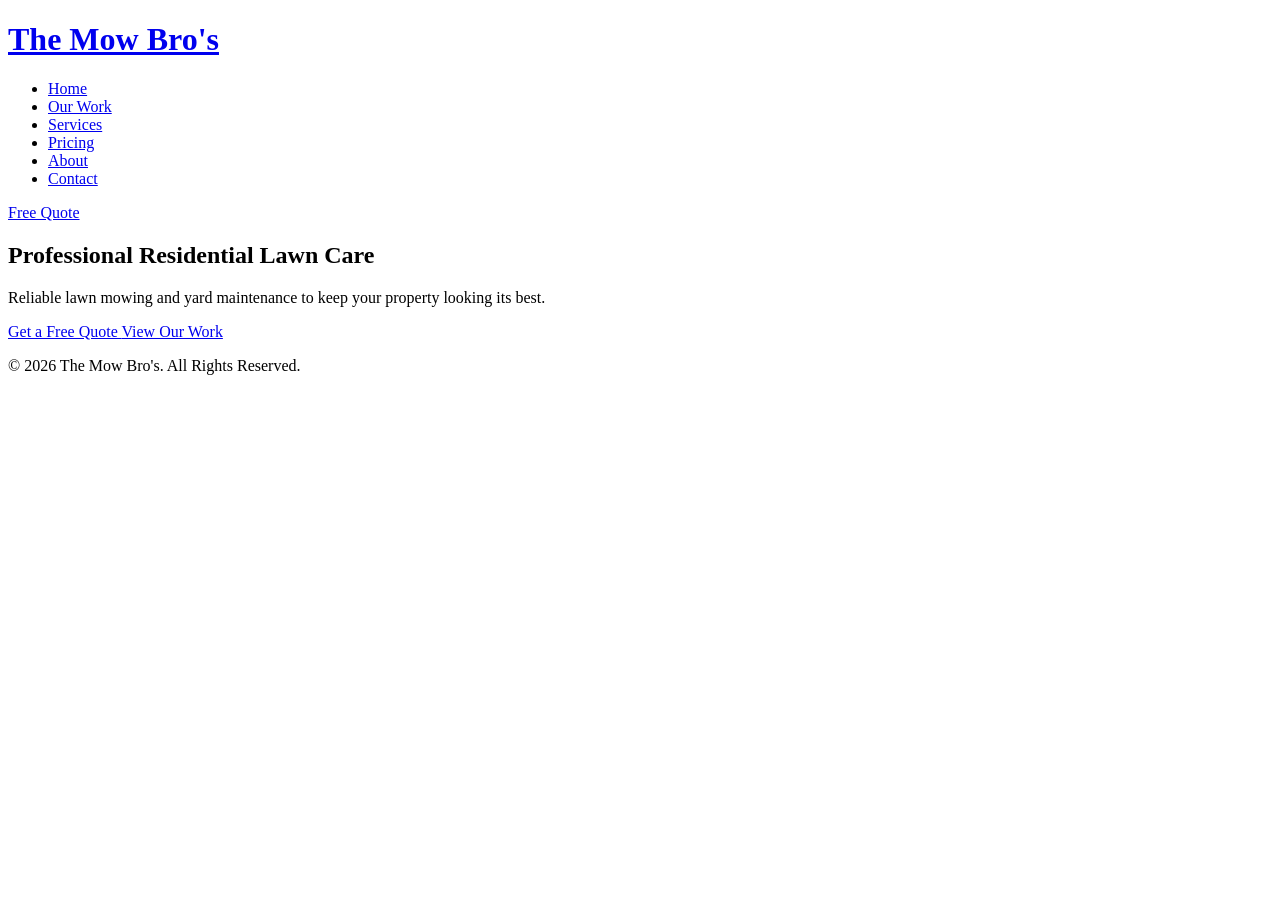
==== index.html @ 93e0ec73 "Create index.html" ====
<!DOCTYPE html>
<html lang="en">
<head>
    <meta charset="UTF-8">
    <meta name="viewport" content="width=device-width, initial-scale=1.0">
    <title>The Mow Bro's | Home</title>
    <link rel="stylesheet" href="css/style.css">
</head>
<body>

<header>

    <a href="index.html" class="logo">
        <h1>The Mow Bro's</h1>
    </a>

    <nav>
        <ul>
            <li><a href="index.html" class="active">Home</a></li>
            <li><a href="work.html">Our Work</a></li>
            <li><a href="services.html">Services</a></li>
            <li><a href="pricing.html">Pricing</a></li>
            <li><a href="about.html">About</a></li>
            <li><a href="contact.html">Contact</a></li>
        </ul>

        <a href="quote.html" class="quote-button">Free Quote</a>
    </nav>

</header>

<main>

    <section class="hero">
        <h2>Professional Residential Lawn Care</h2>

        <p>
            Reliable lawn mowing and yard maintenance to keep your
            property looking its best.
        </p>

        <a href="quote.html" class="button">
            Get a Free Quote
        </a>

        <a href="work.html" class="button secondary">
            View Our Work
        </a>
    </section>

    <!-- Continue with the rest of your homepage -->

</main>

<footer>
    <p>© 2026 The Mow Bro's. All Rights Reserved.</p>
</footer>

</body>
</html>
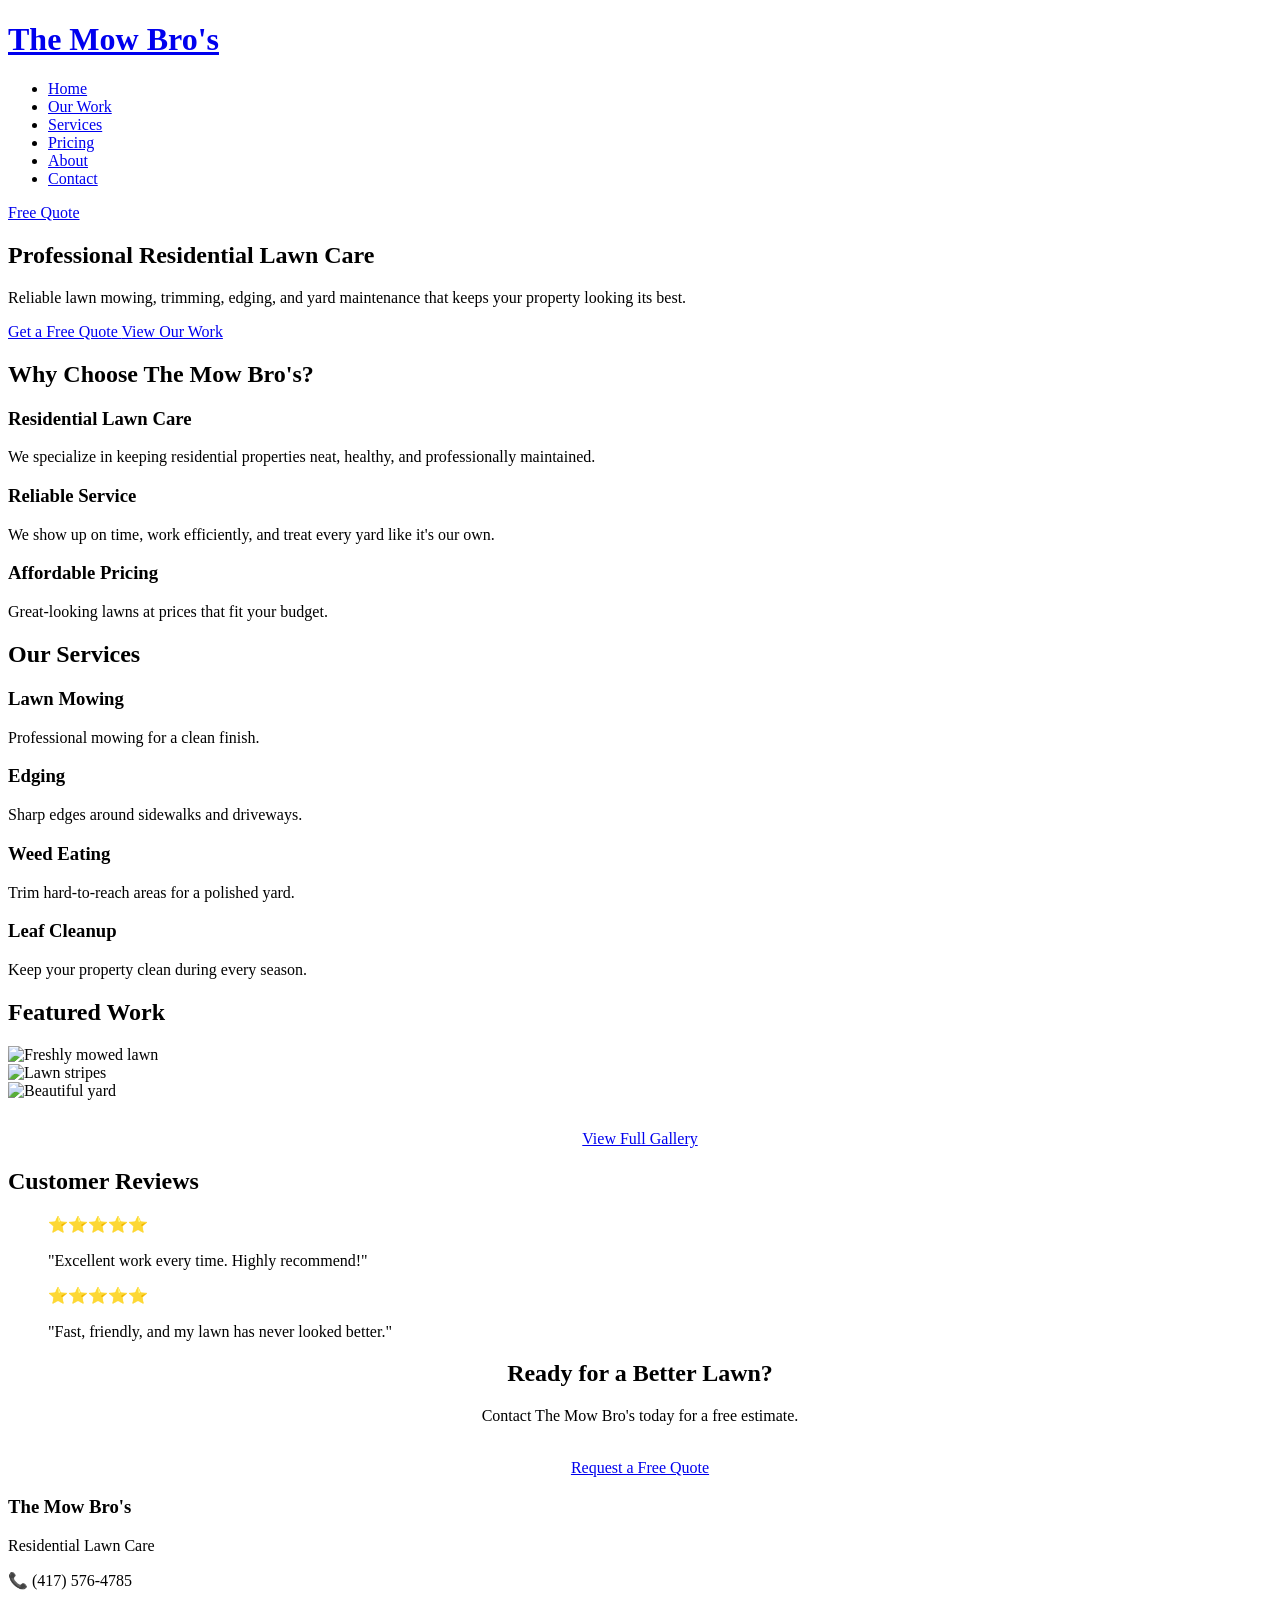
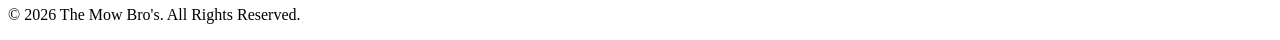
==== commit ffc87a44: "Update index.html" ====
--- a/index.html
+++ b/index.html
@@ -4,8 +4,10 @@
     <meta charset="UTF-8">
     <meta name="viewport" content="width=device-width, initial-scale=1.0">
     <title>The Mow Bro's | Home</title>
+
     <link rel="stylesheet" href="css/style.css">
 </head>
+
 <body>
 
 <header>
@@ -15,6 +17,7 @@
     </a>
 
     <nav>
+
         <ul>
             <li><a href="index.html" class="active">Home</a></li>
             <li><a href="work.html">Our Work</a></li>
@@ -24,7 +27,10 @@
             <li><a href="contact.html">Contact</a></li>
         </ul>
 
-        <a href="quote.html" class="quote-button">Free Quote</a>
+        <a href="quote.html" class="quote-button">
+            Free Quote
+        </a>
+
     </nav>
 
 </header>
@@ -32,11 +38,12 @@
 <main>
 
     <section class="hero">
+
         <h2>Professional Residential Lawn Care</h2>
 
         <p>
-            Reliable lawn mowing and yard maintenance to keep your
-            property looking its best.
+            Reliable lawn mowing, trimming, edging, and yard maintenance
+            that keeps your property looking its best.
         </p>
 
         <a href="quote.html" class="button">
@@ -46,14 +53,143 @@
         <a href="work.html" class="button secondary">
             View Our Work
         </a>
+
     </section>
 
-    <!-- Continue with the rest of your homepage -->
+    <section>
+
+        <h2>Why Choose The Mow Bro's?</h2>
+
+        <div class="feature-card">
+            <h3>Residential Lawn Care</h3>
+
+            <p>
+                We specialize in keeping residential properties neat,
+                healthy, and professionally maintained.
+            </p>
+        </div>
+
+        <div class="feature-card">
+            <h3>Reliable Service</h3>
+
+            <p>
+                We show up on time, work efficiently, and treat every
+                yard like it's our own.
+            </p>
+        </div>
+
+        <div class="feature-card">
+            <h3>Affordable Pricing</h3>
+
+            <p>
+                Great-looking lawns at prices that fit your budget.
+            </p>
+        </div>
+
+    </section>
+
+    <section>
+
+        <h2>Our Services</h2>
+
+        <div class="gallery">
+
+            <div class="gallery-item">
+                <h3>Lawn Mowing</h3>
+                <p>Professional mowing for a clean finish.</p>
+            </div>
+
+            <div class="gallery-item">
+                <h3>Edging</h3>
+                <p>Sharp edges around sidewalks and driveways.</p>
+            </div>
+
+            <div class="gallery-item">
+                <h3>Weed Eating</h3>
+                <p>Trim hard-to-reach areas for a polished yard.</p>
+            </div>
+
+            <div class="gallery-item">
+                <h3>Leaf Cleanup</h3>
+                <p>Keep your property clean during every season.</p>
+            </div>
+
+        </div>
+
+    </section>
+
+    <section>
+
+        <h2>Featured Work</h2>
+
+        <div class="gallery">
+
+            <div class="gallery-item">
+                <img src="images/work1.jpg" alt="Freshly mowed lawn">
+            </div>
+
+            <div class="gallery-item">
+                <img src="images/work2.jpg" alt="Lawn stripes">
+            </div>
+
+            <div class="gallery-item">
+                <img src="images/work3.jpg" alt="Beautiful yard">
+            </div>
+
+        </div>
+
+        <p style="text-align:center; margin-top:30px;">
+            <a href="work.html" class="button">
+                View Full Gallery
+            </a>
+        </p>
+
+    </section>
+
+    <section>
+
+        <h2>Customer Reviews</h2>
+
+        <blockquote>
+            ⭐⭐⭐⭐⭐<br><br>
+            "Excellent work every time. Highly recommend!"
+        </blockquote>
+
+        <blockquote>
+            ⭐⭐⭐⭐⭐<br><br>
+            "Fast, friendly, and my lawn has never looked better."
+        </blockquote>
+
+    </section>
+
+    <section style="text-align:center;">
+
+        <h2>Ready for a Better Lawn?</h2>
+
+        <p>
+            Contact The Mow Bro's today for a free estimate.
+        </p>
+
+        <br>
+
+        <a href="quote.html" class="button">
+            Request a Free Quote
+        </a>
+
+    </section>
 
 </main>
 
 <footer>
+
+    <h3>The Mow Bro's</h3>
+
+    <p>Residential Lawn Care</p>
+
+    <p>📞 (417) 576-4785</p>
+
     <p>© 2026 The Mow Bro's. All Rights Reserved.</p>
+
 </footer>
 
 </body>
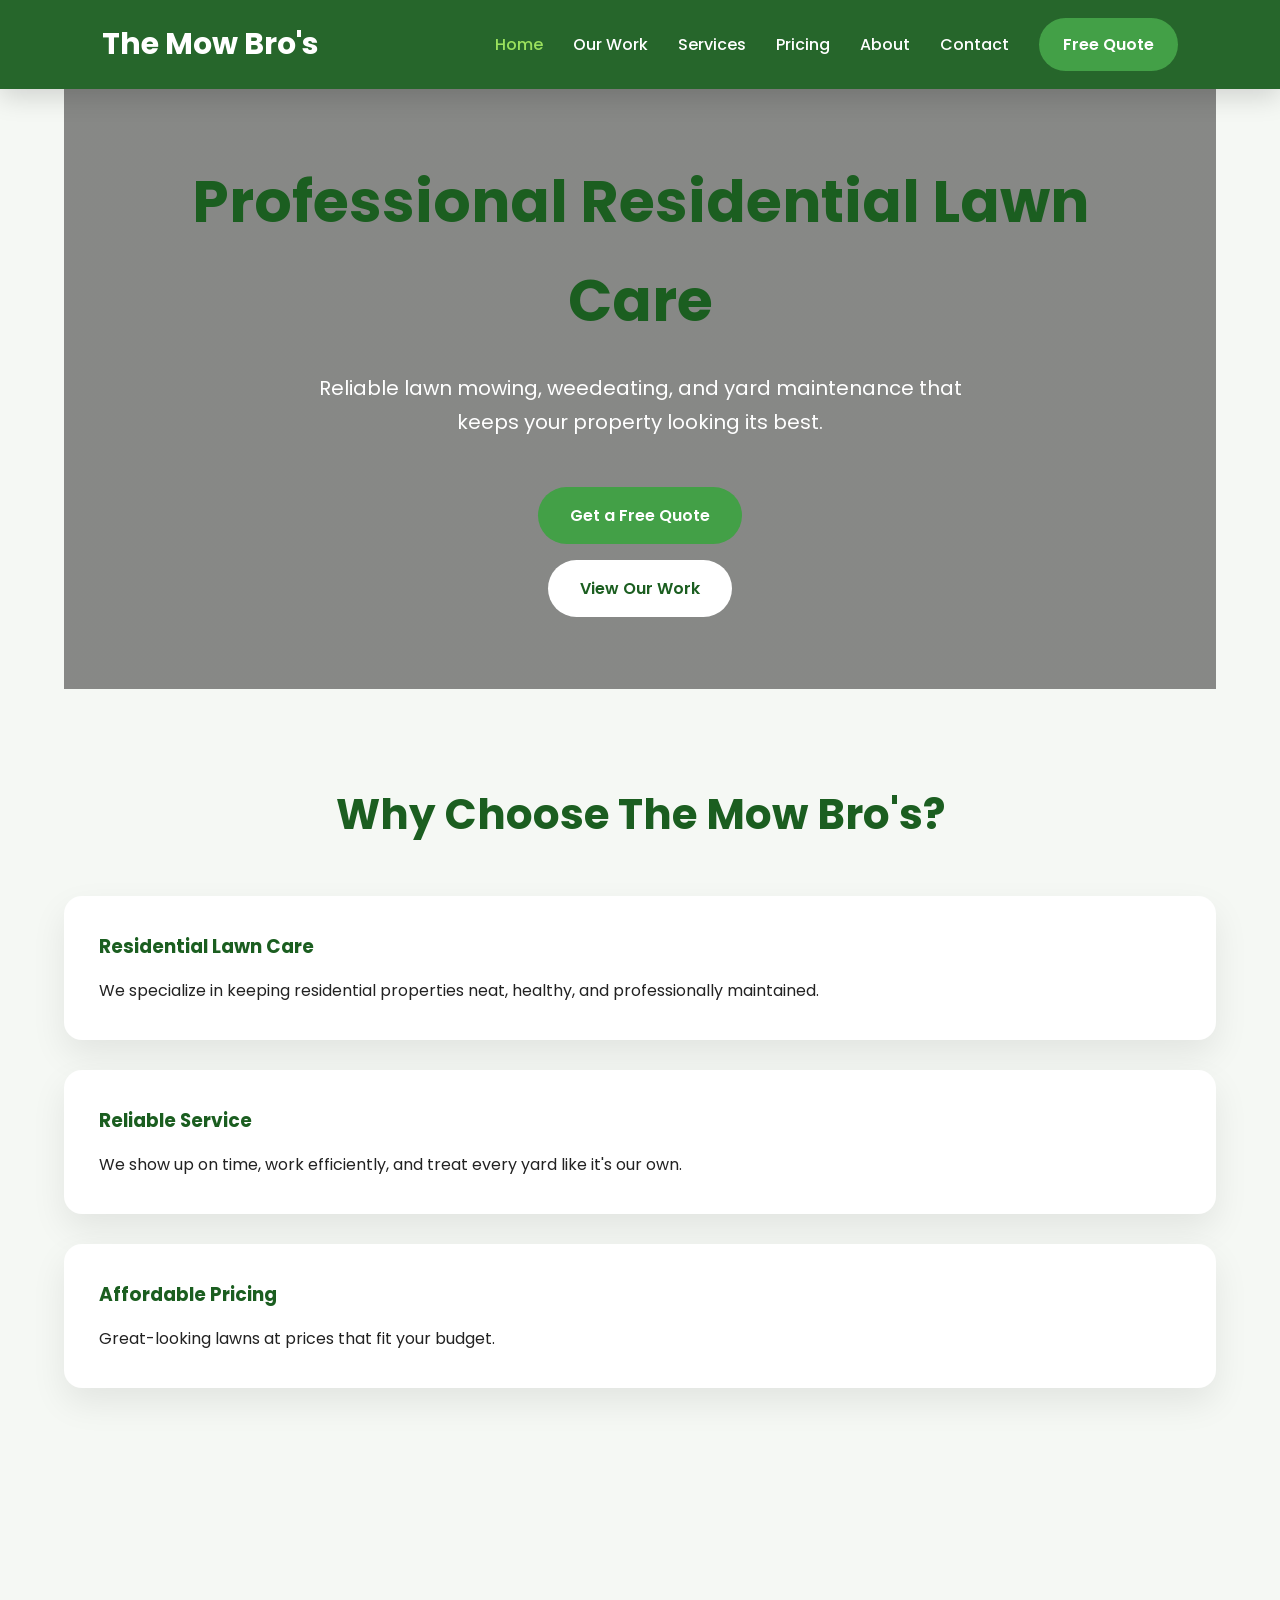
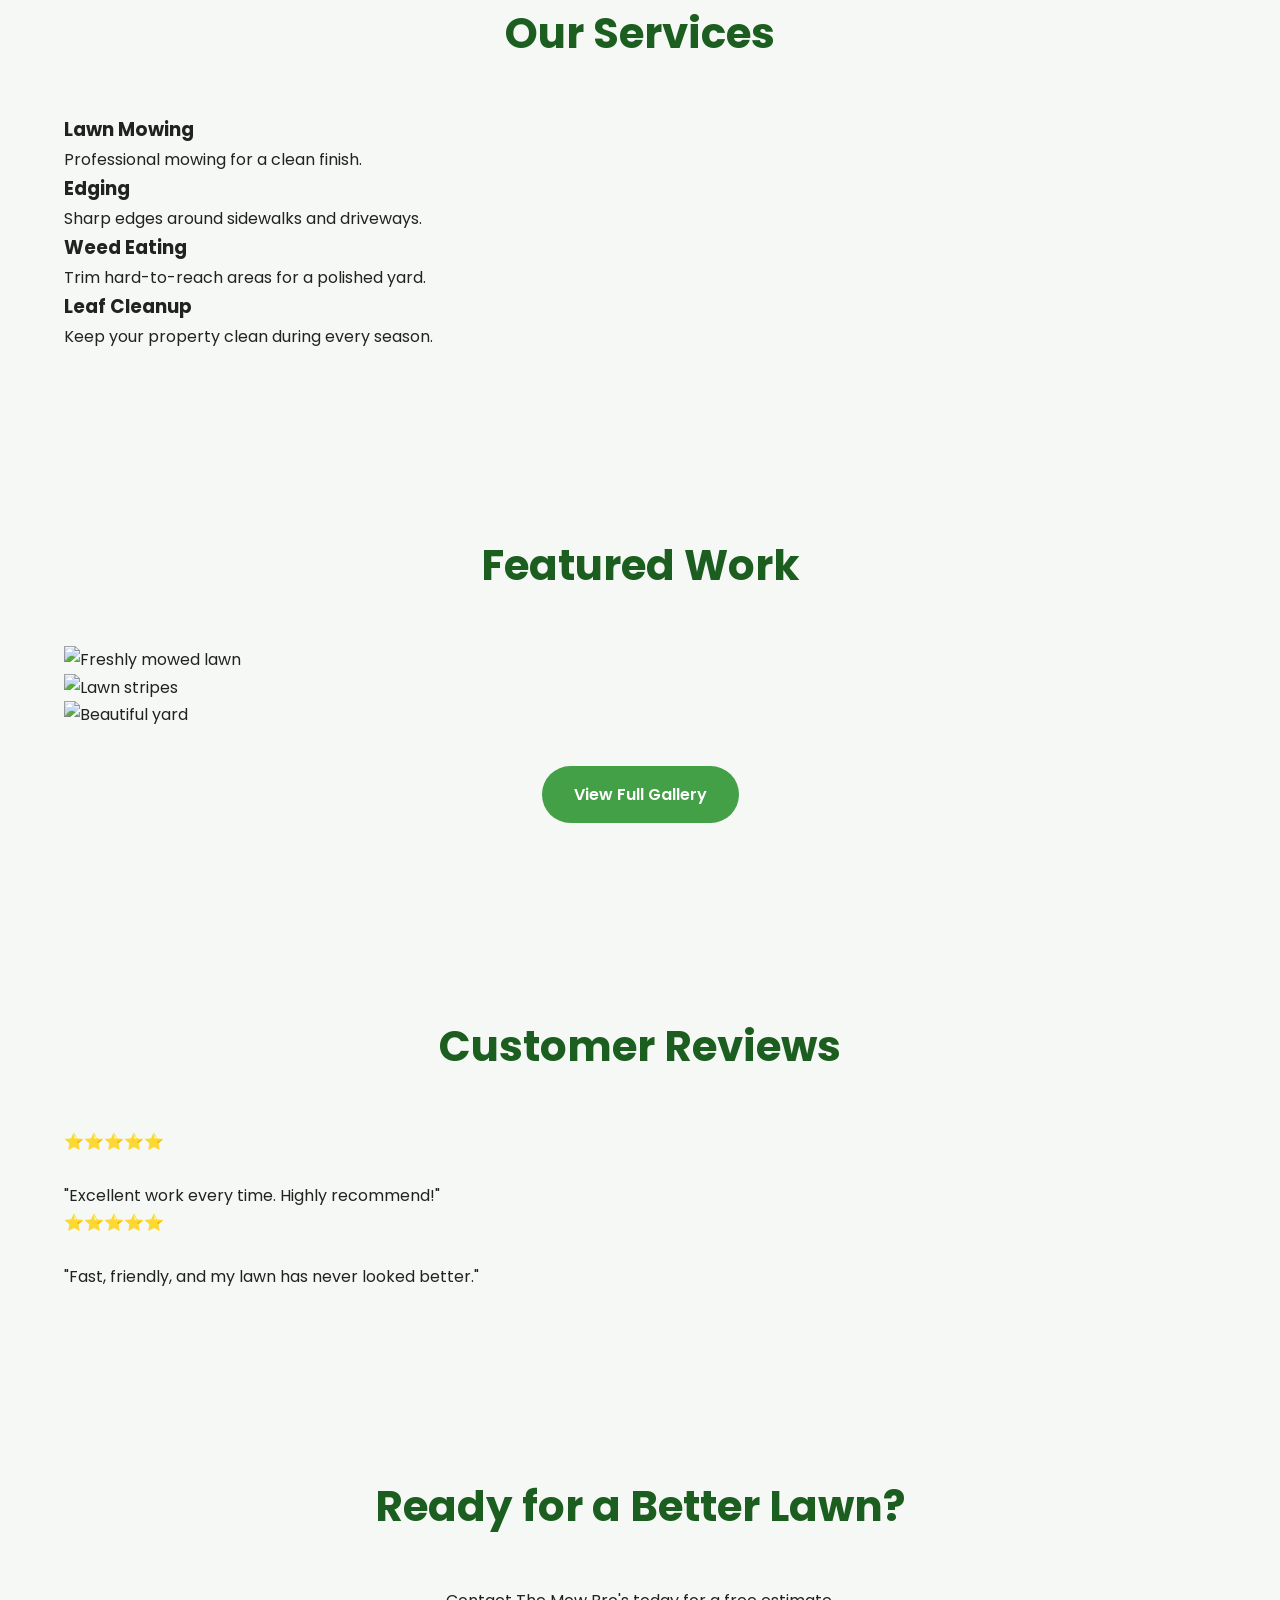
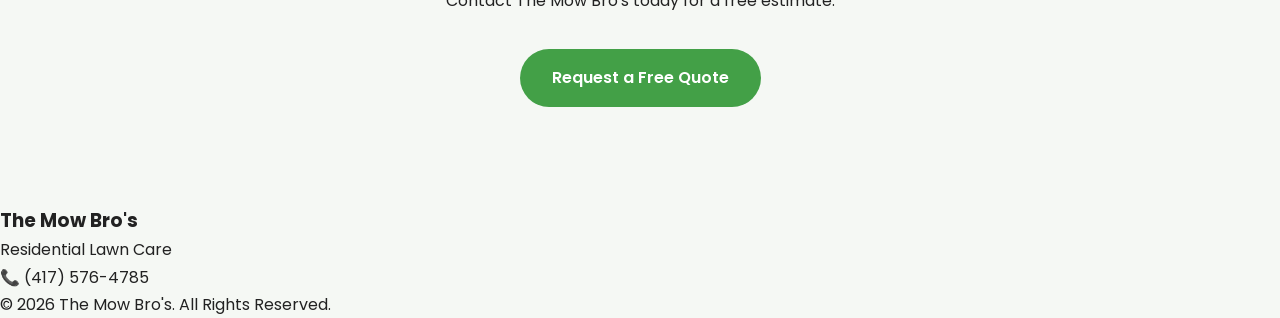
==== commit 40707bb7: "Update index.html" ====
--- a/index.html
+++ b/index.html
@@ -42,7 +42,8 @@
         <h2>Professional Residential Lawn Care</h2>
 
         <p>
-            Reliable lawn mowing, trimming, edging, and yard maintenance
+            Reliable lawn mowing, 
+            weedeating, and yard maintenance
             that keeps your property looking its best.
         </p>
 
--- a/css/style.css
+++ b/css/style.css
@@ -0,0 +1,661 @@
+/* ===================================================
+   THE MOW BRO'S
+   Professional Lawn Care Website
+   Part 1
+=================================================== */
+
+@import url('https://fonts.googleapis.com/css2?family=Poppins:wght@300;400;500;600;700;800&display=swap');
+
+/* ===== Reset ===== */
+
+*{
+    margin:0;
+    padding:0;
+    box-sizing:border-box;
+}
+
+html{
+    scroll-behavior:smooth;
+}
+
+body{
+    font-family:'Poppins',sans-serif;
+    background:#f5f8f4;
+    color:#222;
+    line-height:1.7;
+}
+
+/* ===== Variables ===== */
+
+:root{
+
+    --green:#2E7D32;
+    --green-light:#43A047;
+    --green-dark:#1B5E20;
+
+    --white:#ffffff;
+
+    --gray:#666;
+    --light:#f5f8f4;
+
+    --shadow:0 15px 35px rgba(0,0,0,.08);
+
+    --radius:18px;
+
+}
+
+/* ===== Images ===== */
+
+img{
+
+    max-width:100%;
+
+    display:block;
+
+}
+
+/* ===== Links ===== */
+
+a{
+
+    text-decoration:none;
+
+}
+
+/* ===== Header ===== */
+
+header{
+
+    position:sticky;
+
+    top:0;
+
+    z-index:999;
+
+    background:rgba(27,94,32,.95);
+
+    backdrop-filter:blur(12px);
+
+    display:flex;
+
+    justify-content:space-between;
+
+    align-items:center;
+
+    padding:18px 8%;
+
+    box-shadow:0 8px 25px rgba(0,0,0,.15);
+
+}
+
+/* ===== Logo ===== */
+
+.logo{
+
+    color:white;
+
+}
+
+.logo h1{
+
+    font-size:30px;
+
+    font-weight:700;
+
+}
+
+/* ===== Navigation ===== */
+
+nav{
+
+    display:flex;
+
+    align-items:center;
+
+    gap:30px;
+
+}
+
+nav ul{
+
+    display:flex;
+
+    list-style:none;
+
+    gap:30px;
+
+}
+
+nav a{
+
+    color:white;
+
+    font-weight:500;
+
+    transition:.3s;
+
+}
+
+nav a:hover{
+
+    color:#9BE15D;
+
+}
+
+.active{
+
+    color:#9BE15D;
+
+}
+
+/* ===== Quote Button ===== */
+
+.quote-button{
+
+    background:var(--green-light);
+
+    color:white;
+
+    padding:13px 24px;
+
+    border-radius:50px;
+
+    font-weight:600;
+
+    transition:.3s;
+
+}
+
+.quote-button:hover{
+
+    background:var(--green);
+
+    transform:translateY(-3px);
+
+}
+
+/* ===== Hero ===== */
+
+.hero{
+
+    min-height:600px;
+
+    display:flex;
+
+    flex-direction:column;
+
+    justify-content:center;
+
+    align-items:center;
+
+    text-align:center;
+
+    padding:40px;
+
+    background:
+    linear-gradient(rgba(0,0,0,.45),rgba(0,0,0,.45)),
+    url("../images/hero.jpg");
+
+    background-size:cover;
+
+    background-position:center;
+
+    color:white;
+
+}
+
+.hero h2{
+
+    font-size:58px;
+
+    max-width:900px;
+
+    margin-bottom:20px;
+
+}
+
+.hero p{
+
+    max-width:700px;
+
+    font-size:20px;
+
+    margin-bottom:40px;
+
+}
+
+/* ===== Buttons ===== */
+
+.button{
+
+    display:inline-block;
+
+    background:var(--green-light);
+
+    color:white;
+
+    padding:15px 32px;
+
+    border-radius:50px;
+
+    font-weight:600;
+
+    transition:.3s;
+
+    margin:8px;
+
+}
+
+.button:hover{
+
+    background:var(--green-dark);
+
+    transform:translateY(-4px);
+
+}
+
+.secondary{
+
+    background:white;
+
+    color:var(--green-dark);
+
+}
+
+.secondary:hover{
+
+    background:#e8f5e9;
+
+}
+
+/* ===== Sections ===== */
+
+section{
+
+    width:min(1200px,90%);
+
+    margin:auto;
+
+    padding:90px 0;
+
+}
+
+section h2{
+
+    text-align:center;
+
+    color:var(--green-dark);
+
+    font-size:42px;
+
+    margin-bottom:45px;
+
+}
+
+/* ===== Feature Cards ===== */
+
+.feature-card{
+
+    background:white;
+
+    border-radius:var(--radius);
+
+    padding:35px;
+
+    box-shadow:var(--shadow);
+
+    margin-bottom:30px;
+
+    transition:.35s;
+
+}
+
+.feature-card:hover{
+
+    transform:translateY(-8px);
+
+}
+
+.feature-card h3{
+
+    color:var(--green-dark);
+
+    margin-bottom:15px;
+
+
+/* ===================================================
+   THE MOW BRO'S
+   Professional Lawn Care Website
+   Part 2
+=================================================== */
+
+/* ===== Gallery ===== */
+
+.gallery{
+
+    display:grid;
+
+    grid-template-columns:repeat(auto-fit,minmax(300px,1fr));
+
+    gap:30px;
+
+}
+
+.gallery-item{
+
+    background:white;
+
+    border-radius:var(--radius);
+
+    overflow:hidden;
+
+    box-shadow:var(--shadow);
+
+    transition:.35s;
+
+}
+
+.gallery-item:hover{
+
+    transform:translateY(-8px);
+
+}
+
+.gallery-item img{
+
+    width:100%;
+
+    height:250px;
+
+    object-fit:cover;
+
+}
+
+.gallery-item h3{
+
+    color:var(--green-dark);
+
+    padding:20px 20px 10px;
+
+}
+
+.gallery-item p{
+
+    padding:0 20px 20px;
+
+    color:var(--gray);
+
+}
+
+/* ===== Lists ===== */
+
+ul{
+
+    padding-left:20px;
+
+}
+
+li{
+
+    margin-bottom:8px;
+
+}
+
+/* ===== Forms ===== */
+
+form{
+
+    display:flex;
+
+    flex-direction:column;
+
+    gap:18px;
+
+}
+
+input,
+select,
+textarea{
+
+    width:100%;
+
+    padding:15px;
+
+    font-size:16px;
+
+    font-family:'Poppins',sans-serif;
+
+    border:2px solid #ddd;
+
+    border-radius:12px;
+
+    outline:none;
+
+    transition:.3s;
+
+}
+
+input:focus,
+select:focus,
+textarea:focus{
+
+    border-color:var(--green-light);
+
+    box-shadow:0 0 10px rgba(67,160,71,.2);
+
+}
+
+textarea{
+
+    resize:vertical;
+
+    min-height:160px;
+
+}
+
+button{
+
+    border:none;
+
+    cursor:pointer;
+
+}
+
+/* ===== Blockquotes ===== */
+
+blockquote{
+
+    background:white;
+
+    border-left:6px solid var(--green-light);
+
+    border-radius:15px;
+
+    padding:30px;
+
+    margin:25px auto;
+
+    max-width:800px;
+
+    box-shadow:var(--shadow);
+
+    font-style:italic;
+
+}
+
+/* ===== Footer ===== */
+
+footer{
+
+    background:var(--green-dark);
+
+    color:white;
+
+    text-align:center;
+
+    padding:60px 20px;
+
+    margin-top:80px;
+
+}
+
+footer h3{
+
+    font-size:28px;
+
+    margin-bottom:15px;
+
+}
+
+footer p{
+
+    margin:8px 0;
+
+    opacity:.95;
+
+}
+
+/* ===== Utility ===== */
+
+.text-center{
+
+    text-align:center;
+
+}
+
+.mt-2{
+
+    margin-top:20px;
+
+}
+
+.mt-3{
+
+    margin-top:30px;
+
+}
+
+.mb-2{
+
+    margin-bottom:20px;
+
+}
+
+.mb-3{
+
+    margin-bottom:30px;
+
+}
+
+/* ===== Scrollbar ===== */
+
+::-webkit-scrollbar{
+
+    width:10px;
+
+}
+
+::-webkit-scrollbar-track{
+
+    background:#e8f5e9;
+
+}
+
+::-webkit-scrollbar-thumb{
+
+    background:var(--green);
+
+    border-radius:20px;
+
+}
+
+::-webkit-scrollbar-thumb:hover{
+
+    background:var(--green-dark);
+
+}
+
+/* ===== Mobile ===== */
+
+@media (max-width:900px){
+
+header{
+
+    flex-direction:column;
+
+    gap:20px;
+
+    padding:20px;
+
+}
+
+nav{
+
+    flex-direction:column;
+
+    width:100%;
+
+}
+
+nav ul{
+
+    flex-direction:column;
+
+    align-items:center;
+
+    gap:18px;
+
+}
+
+.hero{
+
+    min-height:450px;
+
+    padding:40px 20px;
+
+}
+
+.hero h2{
+
+    font-size:38px;
+
+}
+
+.hero p{
+
+    font-size:18px;
+
+}
+
+.button,
+.quote-button{
+
+    width:100%;
+
+    text-align:center;
+
+}
+
+.gallery{
+
+    grid-template-columns:1fr;
+
+}
+
+section{
+
+    width:92%;
+
+}
+
+}
+
+/* ===== Selection ===== */
+
+::selection{
+
+    background:var(--green-light);
+
+    color:white;
+
+}
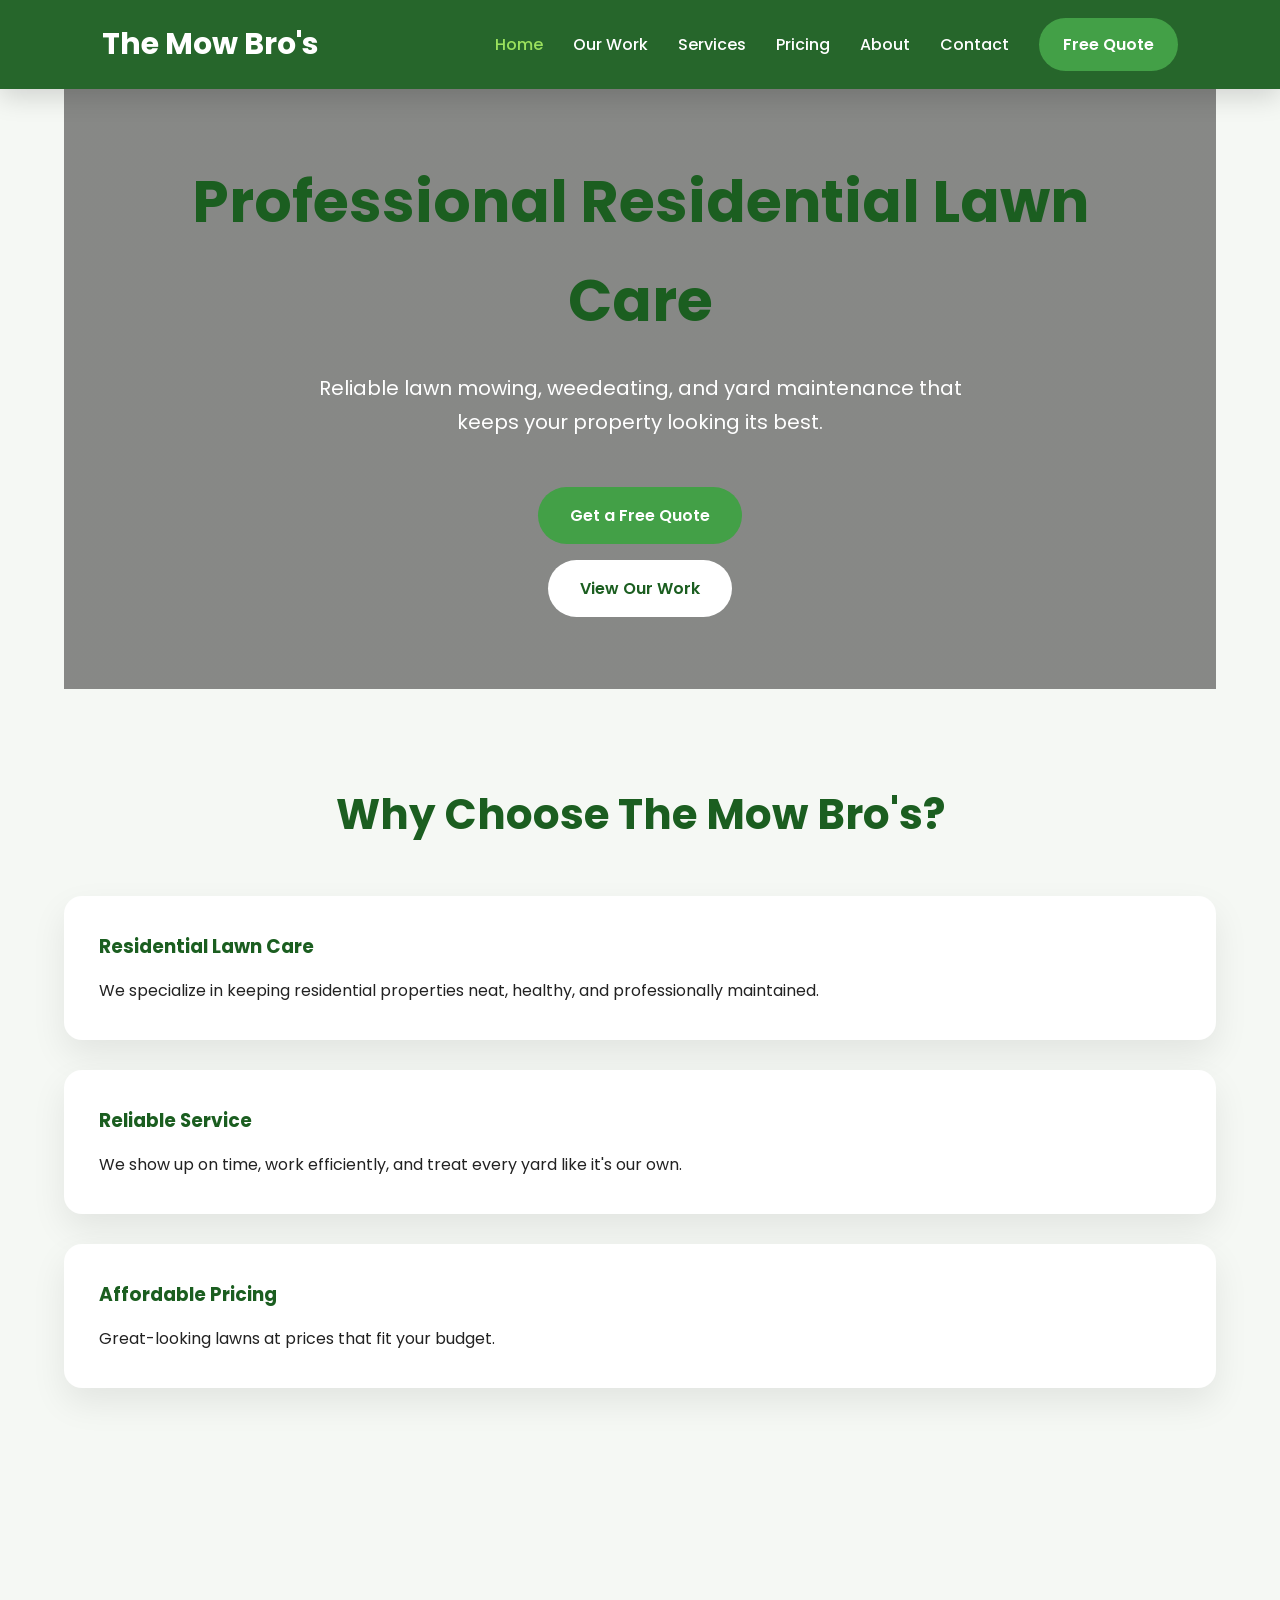
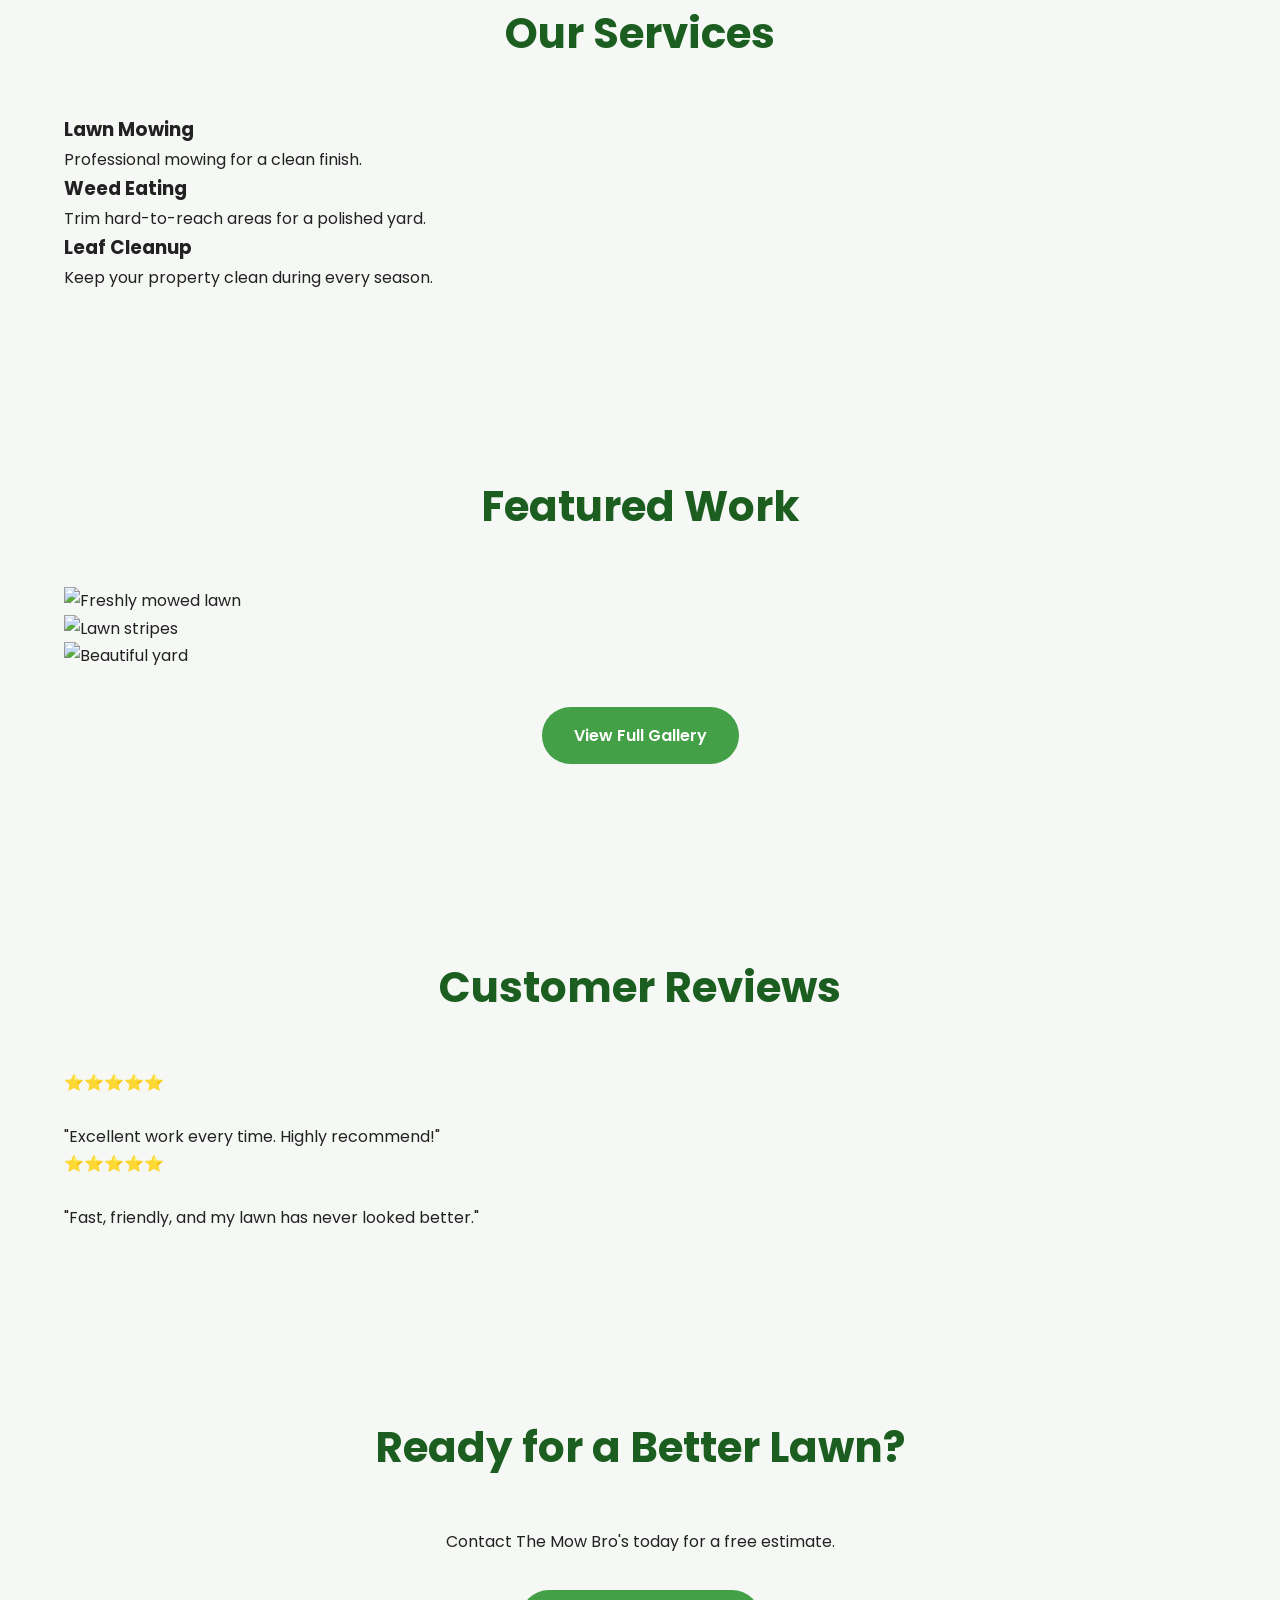
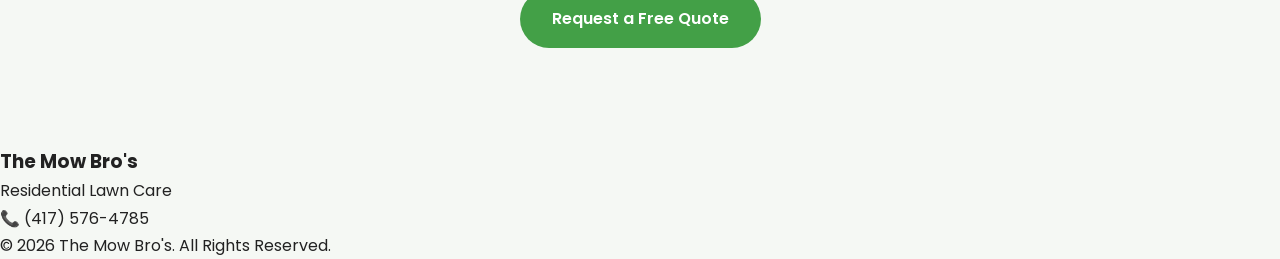
==== commit 3e34318e: "Update index.html" ====
--- a/index.html
+++ b/index.html
@@ -100,10 +100,6 @@
                 <p>Professional mowing for a clean finish.</p>
             </div>
 
-            <div class="gallery-item">
-                <h3>Edging</h3>
-                <p>Sharp edges around sidewalks and driveways.</p>
-            </div>
 
             <div class="gallery-item">
                 <h3>Weed Eating</h3>
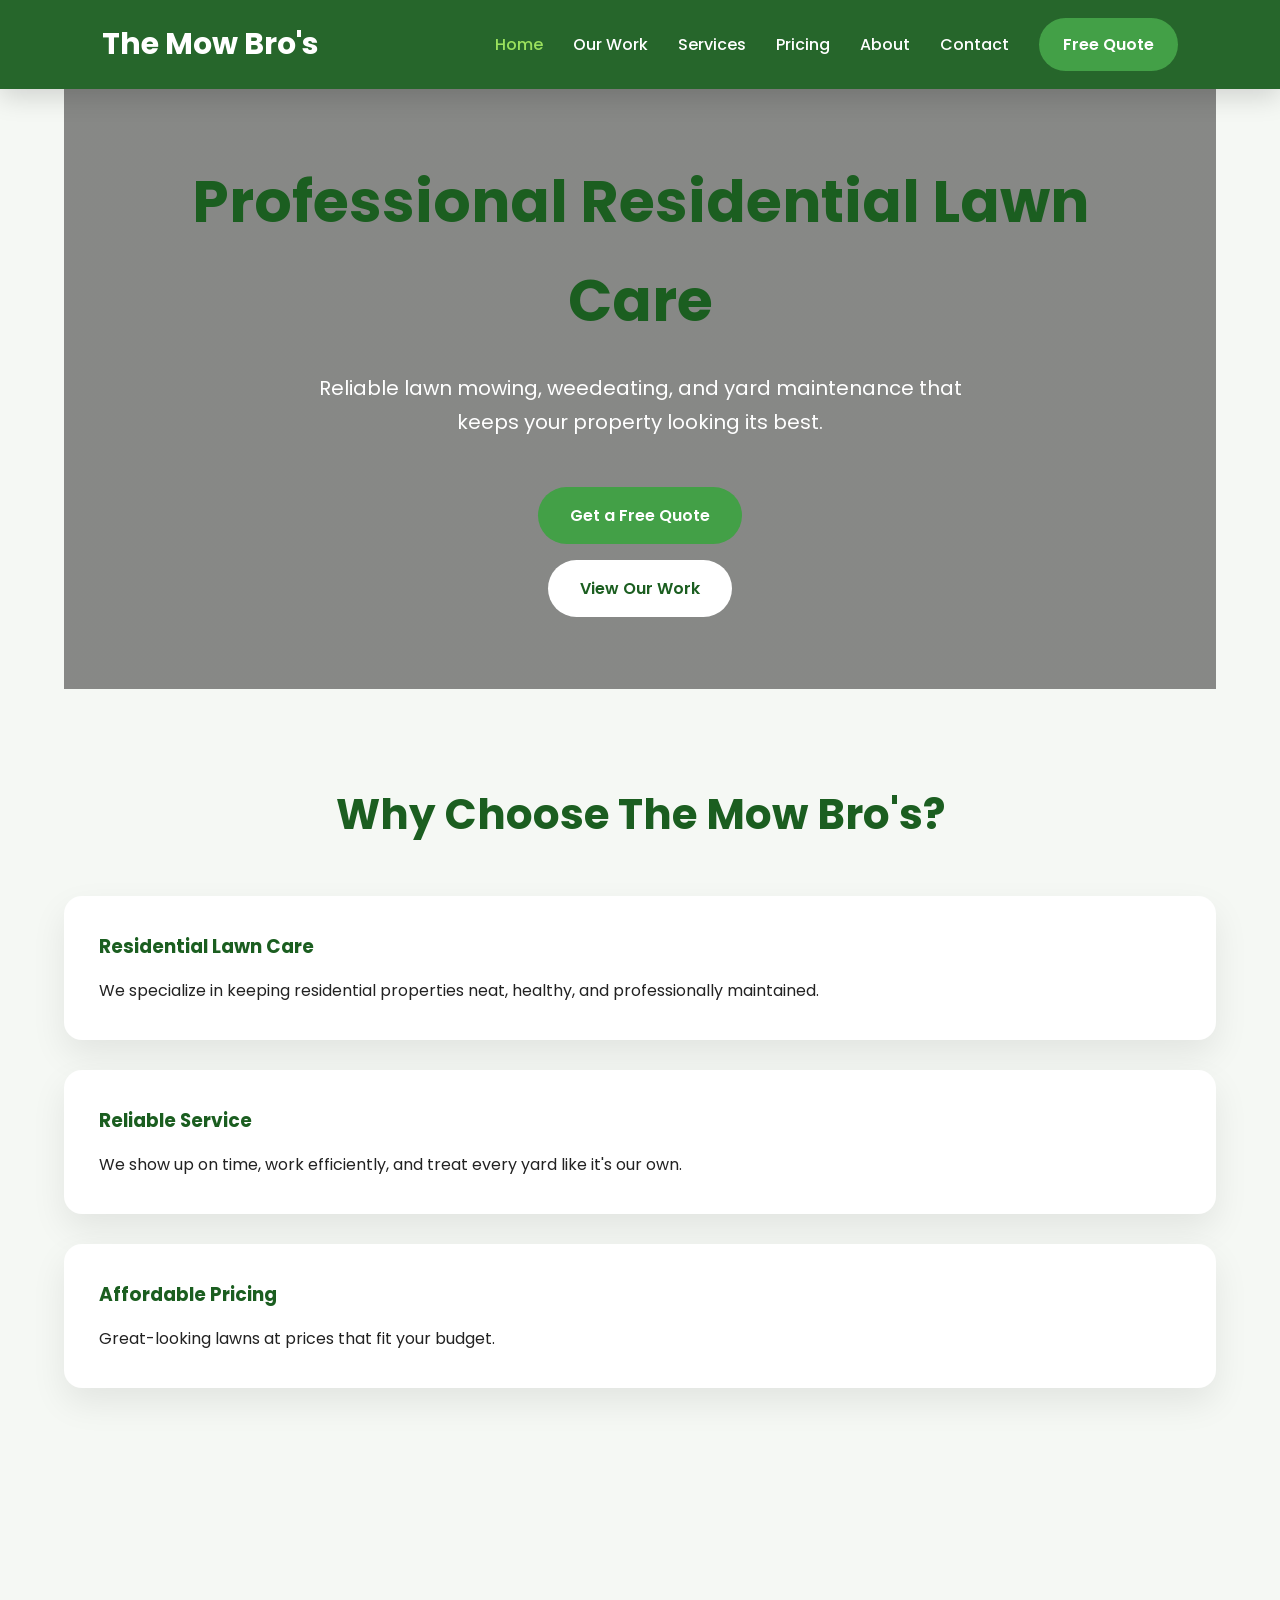
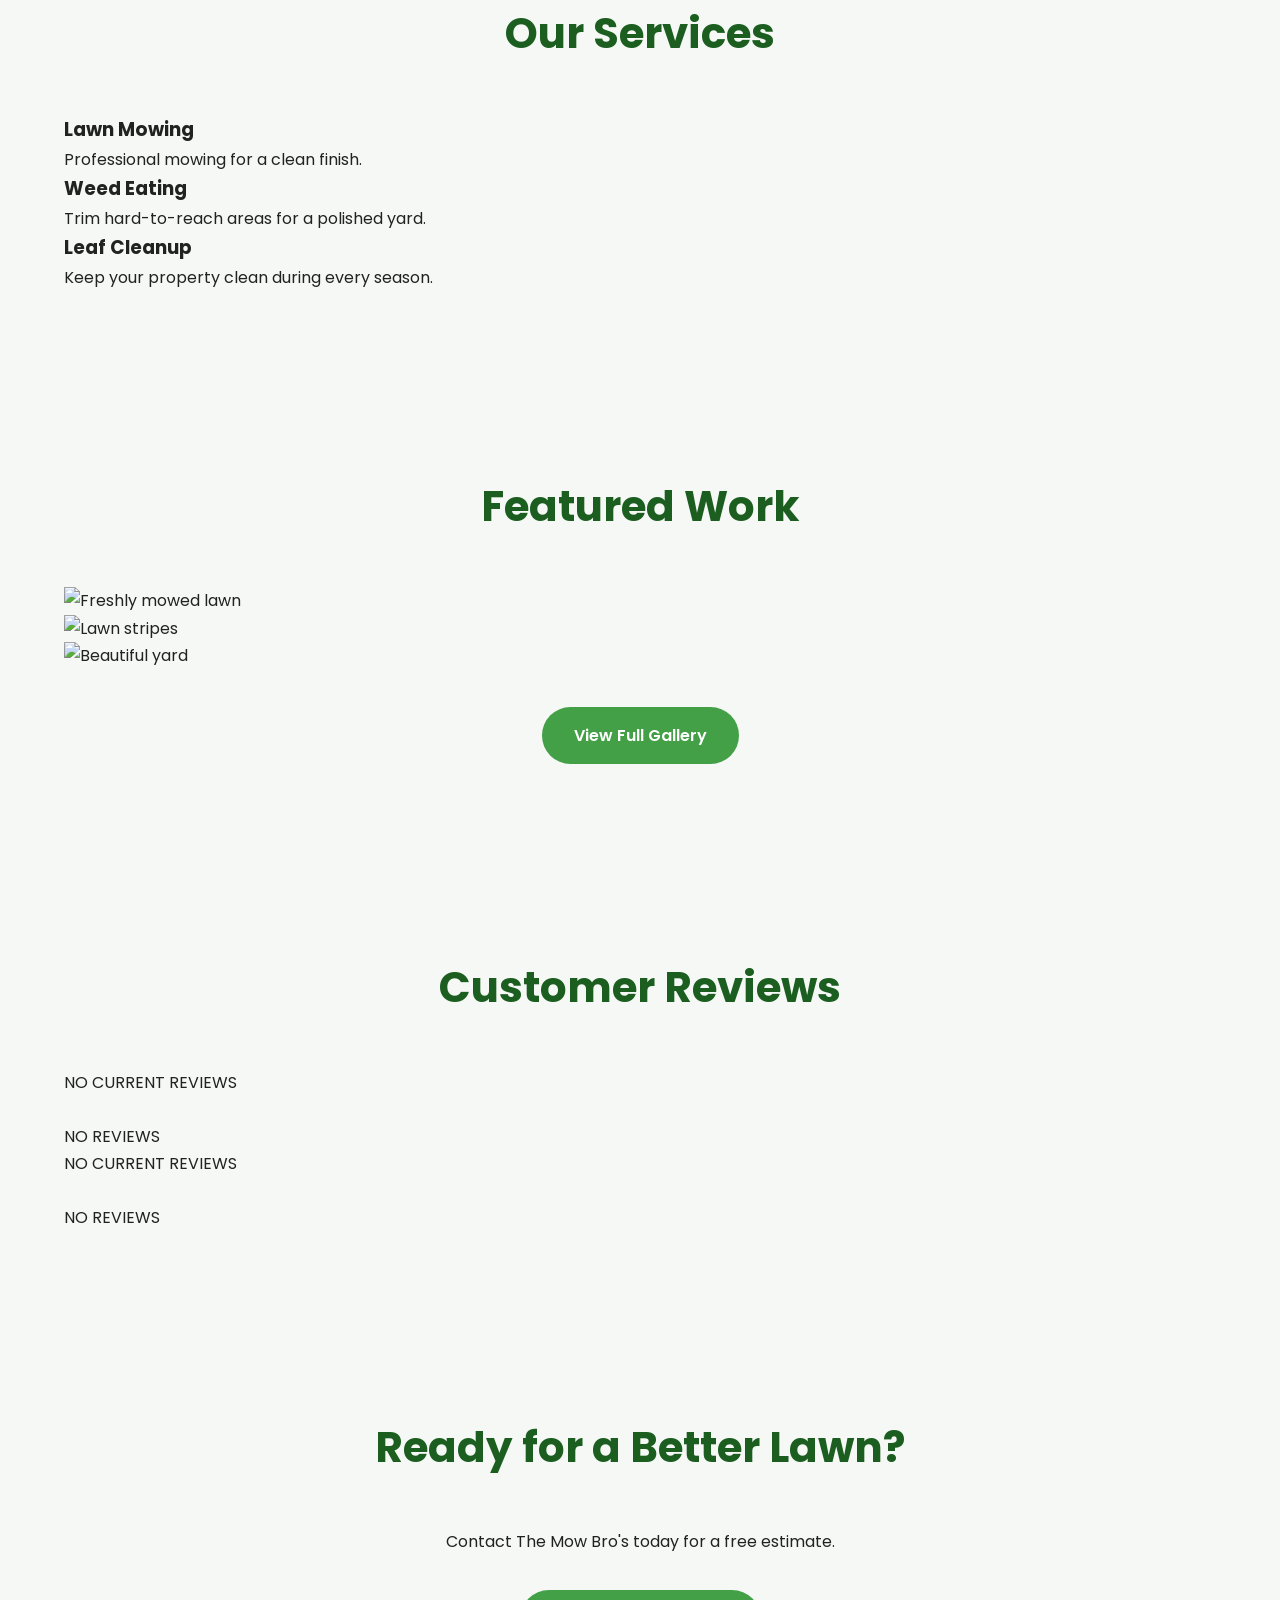
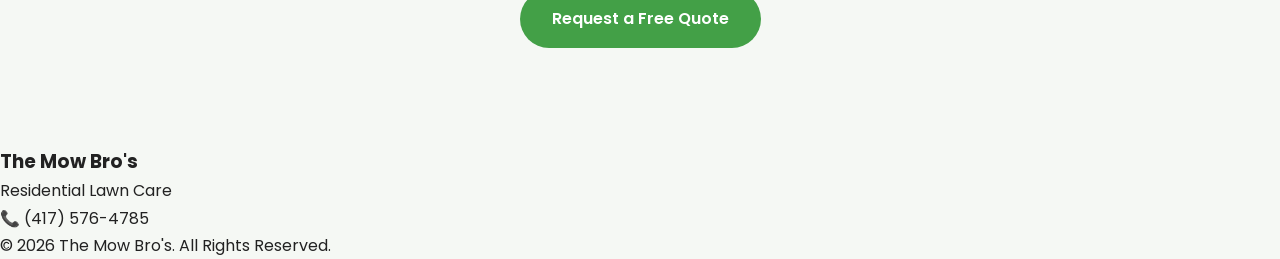
==== commit df040ce5: "Update index.html" ====
--- a/index.html
+++ b/index.html
@@ -148,13 +148,13 @@
         <h2>Customer Reviews</h2>
 
         <blockquote>
-            ⭐⭐⭐⭐⭐<br><br>
-            "Excellent work every time. Highly recommend!"
+            NO CURRENT REVIEWS<br><br>
+            NO REVIEWS
         </blockquote>
 
         <blockquote>
-            ⭐⭐⭐⭐⭐<br><br>
-            "Fast, friendly, and my lawn has never looked better."
+            NO CURRENT REVIEWS<br><br>
+            NO REVIEWS
         </blockquote>
 
     </section>
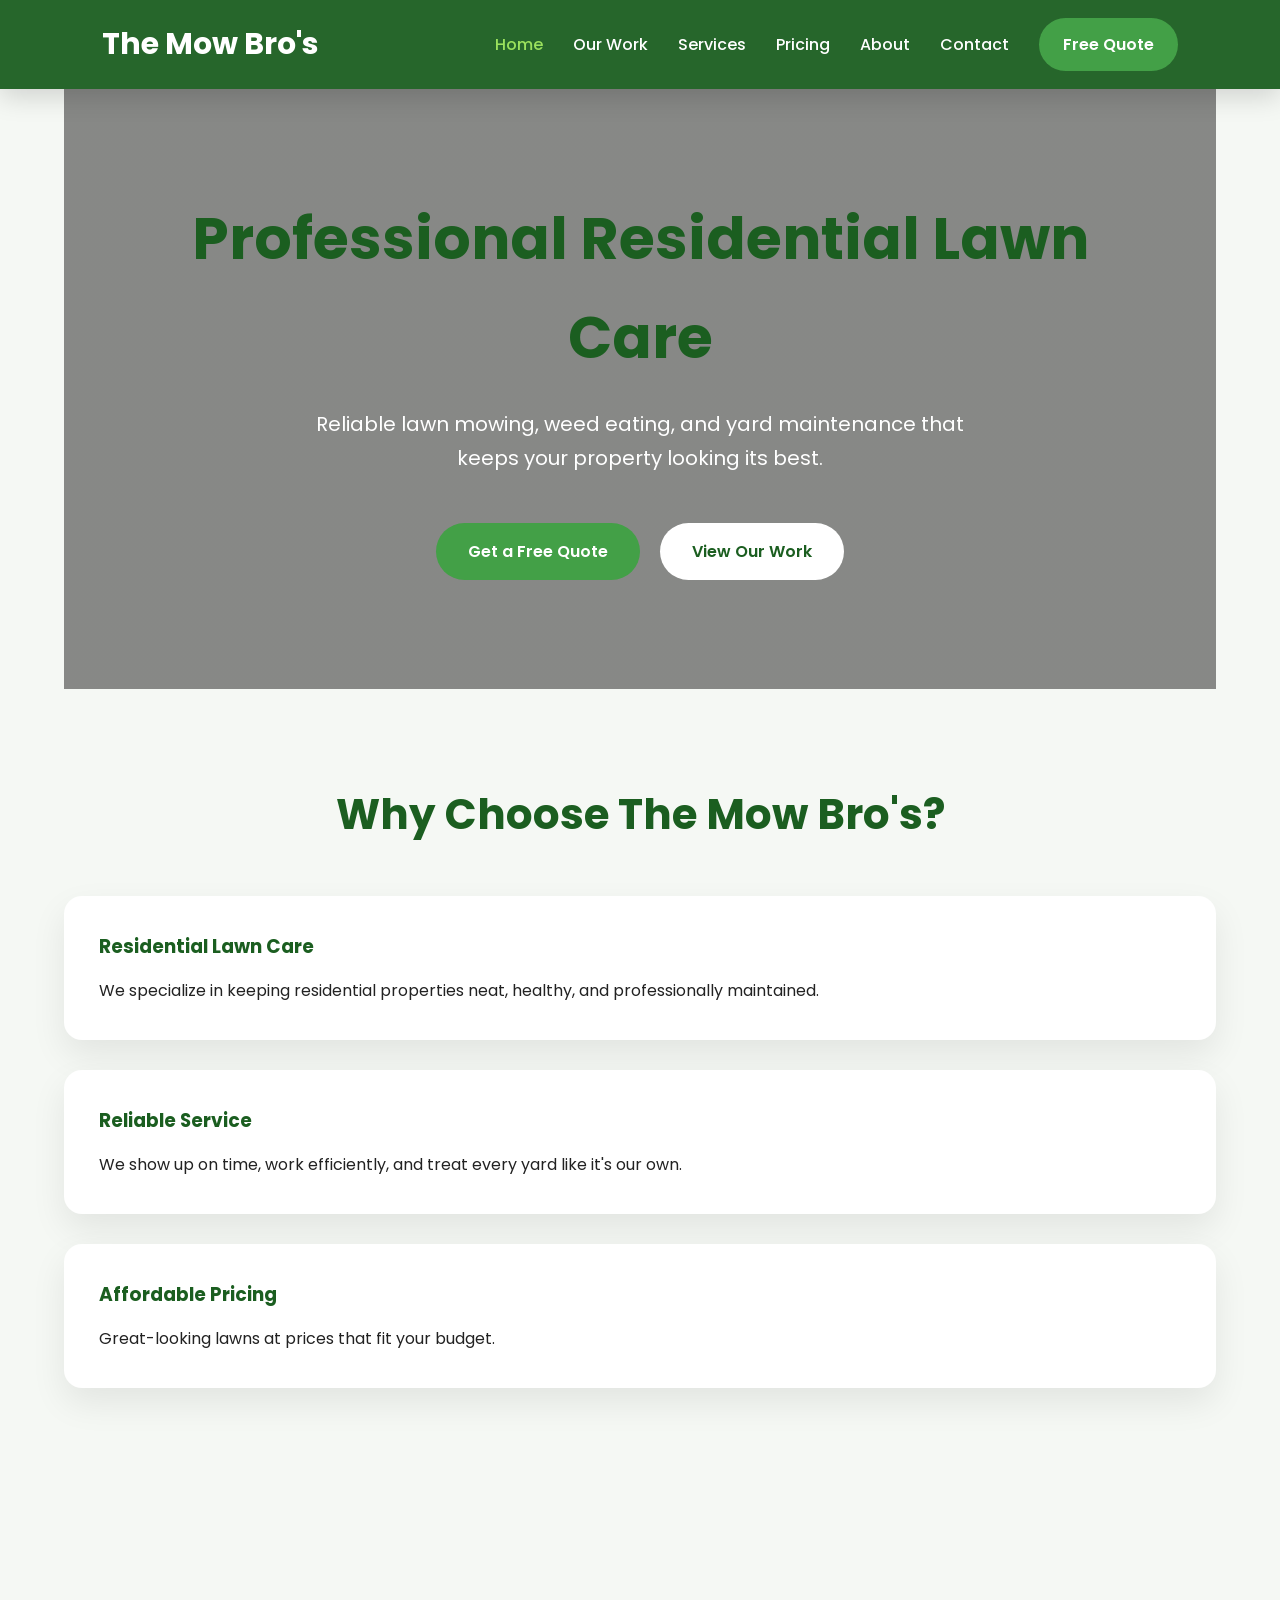
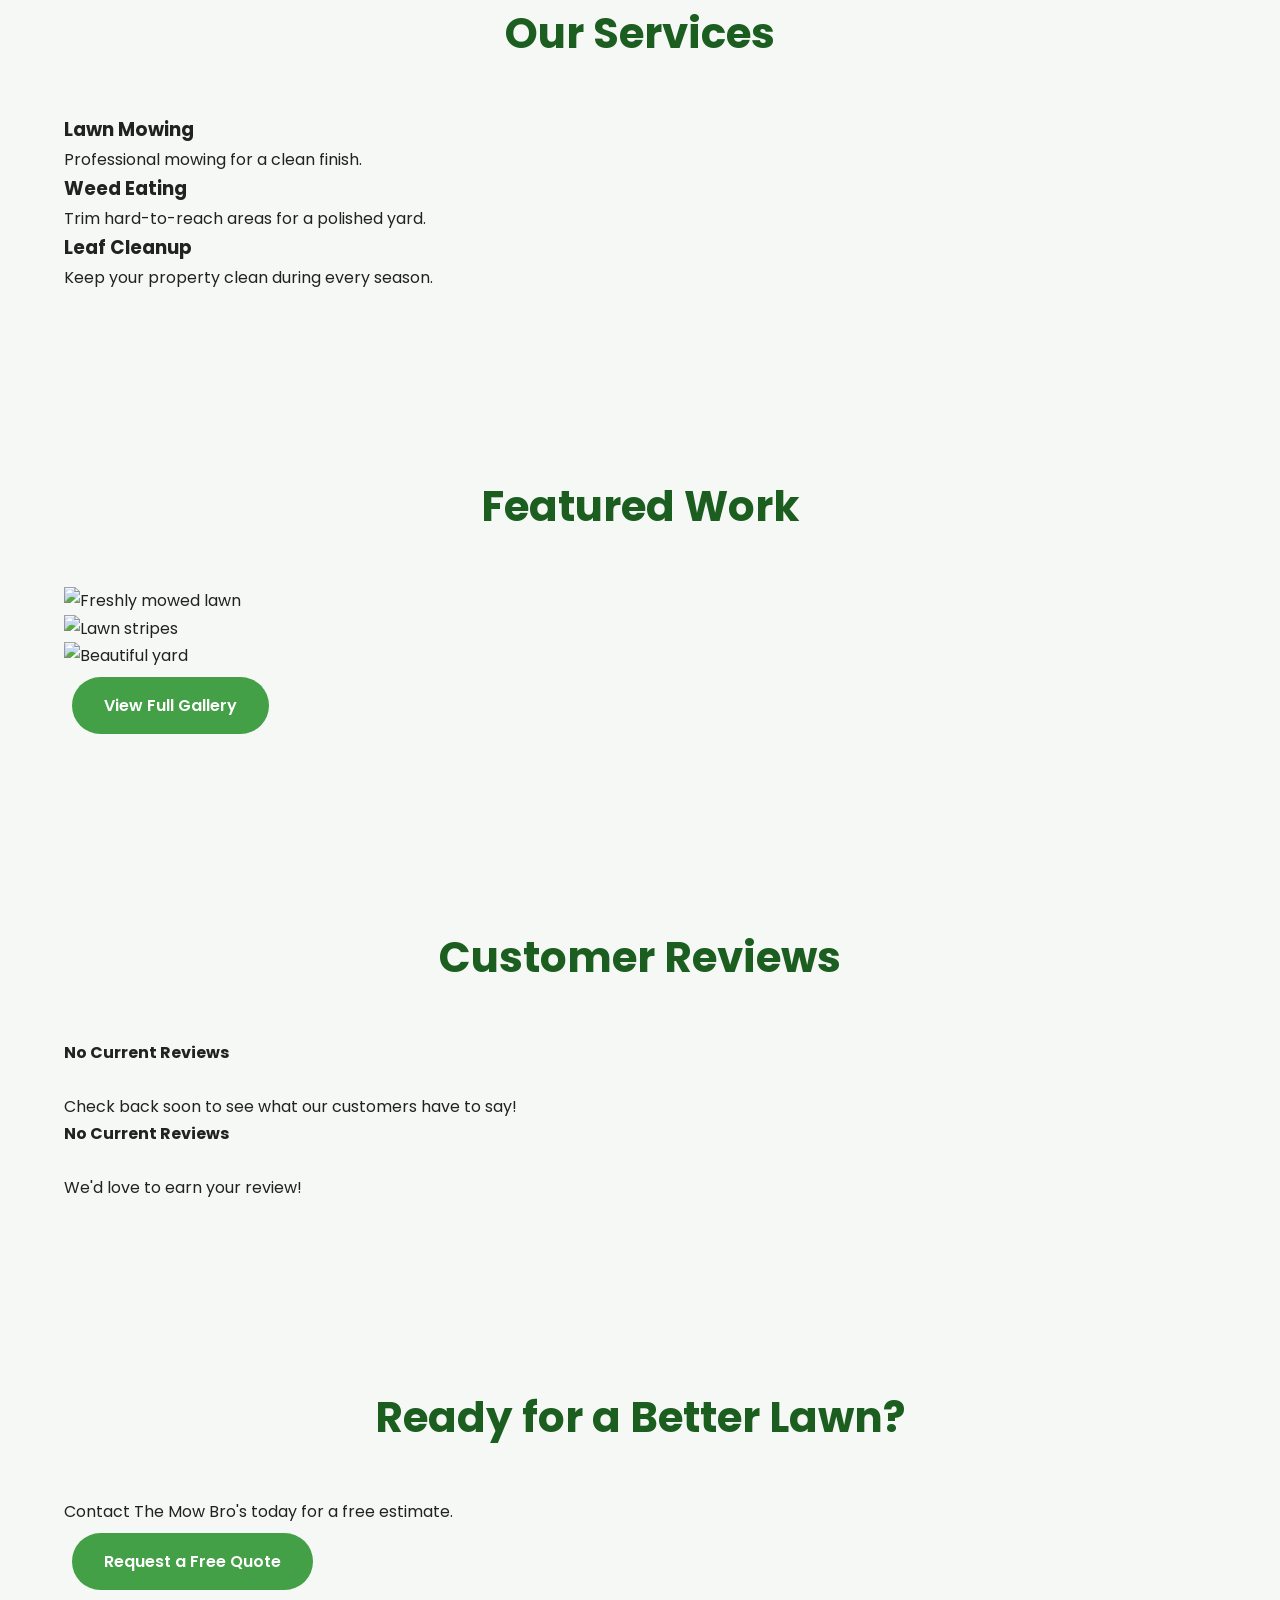
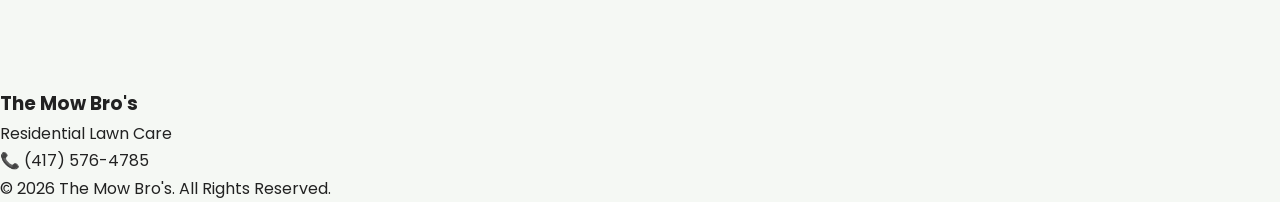
==== commit f980a2d0: "Update index.html" ====
--- a/index.html
+++ b/index.html
@@ -4,7 +4,6 @@
     <meta charset="UTF-8">
     <meta name="viewport" content="width=device-width, initial-scale=1.0">
     <title>The Mow Bro's | Home</title>
-
     <link rel="stylesheet" href="css/style.css">
 </head>
 
@@ -42,18 +41,19 @@
         <h2>Professional Residential Lawn Care</h2>
 
         <p>
-            Reliable lawn mowing, 
-            weedeating, and yard maintenance
+            Reliable lawn mowing, weed eating, and yard maintenance
             that keeps your property looking its best.
         </p>
 
-        <a href="quote.html" class="button">
-            Get a Free Quote
-        </a>
+        <div class="hero-buttons">
+            <a href="quote.html" class="button">
+                Get a Free Quote
+            </a>
 
-        <a href="work.html" class="button secondary">
-            View Our Work
-        </a>
+            <a href="work.html" class="button secondary">
+                View Our Work
+            </a>
+        </div>
 
     </section>
 
@@ -61,30 +61,34 @@
 
         <h2>Why Choose The Mow Bro's?</h2>
 
-        <div class="feature-card">
-            <h3>Residential Lawn Care</h3>
+        <div class="features">
 
-            <p>
-                We specialize in keeping residential properties neat,
-                healthy, and professionally maintained.
-            </p>
-        </div>
+            <div class="feature-card">
+                <h3>Residential Lawn Care</h3>
 
-        <div class="feature-card">
-            <h3>Reliable Service</h3>
+                <p>
+                    We specialize in keeping residential properties neat,
+                    healthy, and professionally maintained.
+                </p>
+            </div>
 
-            <p>
-                We show up on time, work efficiently, and treat every
-                yard like it's our own.
-            </p>
-        </div>
+            <div class="feature-card">
+                <h3>Reliable Service</h3>
 
-        <div class="feature-card">
-            <h3>Affordable Pricing</h3>
+                <p>
+                    We show up on time, work efficiently, and treat every
+                    yard like it's our own.
+                </p>
+            </div>
 
-            <p>
-                Great-looking lawns at prices that fit your budget.
-            </p>
+            <div class="feature-card">
+                <h3>Affordable Pricing</h3>
+
+                <p>
+                    Great-looking lawns at prices that fit your budget.
+                </p>
+            </div>
+
         </div>
 
     </section>
@@ -99,7 +103,6 @@
                 <h3>Lawn Mowing</h3>
                 <p>Professional mowing for a clean finish.</p>
             </div>
-
 
             <div class="gallery-item">
                 <h3>Weed Eating</h3>
@@ -135,7 +138,7 @@
 
         </div>
 
-        <p style="text-align:center; margin-top:30px;">
+        <p class="center-button">
             <a href="work.html" class="button">
                 View Full Gallery
             </a>
@@ -148,26 +151,24 @@
         <h2>Customer Reviews</h2>
 
         <blockquote>
-            NO CURRENT REVIEWS<br><br>
-            NO REVIEWS
+            <strong>No Current Reviews</strong><br><br>
+            Check back soon to see what our customers have to say!
         </blockquote>
 
         <blockquote>
-            NO CURRENT REVIEWS<br><br>
-            NO REVIEWS
+            <strong>No Current Reviews</strong><br><br>
+            We'd love to earn your review!
         </blockquote>
 
     </section>
 
-    <section style="text-align:center;">
+    <section class="cta">
 
         <h2>Ready for a Better Lawn?</h2>
 
         <p>
             Contact The Mow Bro's today for a free estimate.
         </p>
-
-        <br>
 
         <a href="quote.html" class="button">
             Request a Free Quote
